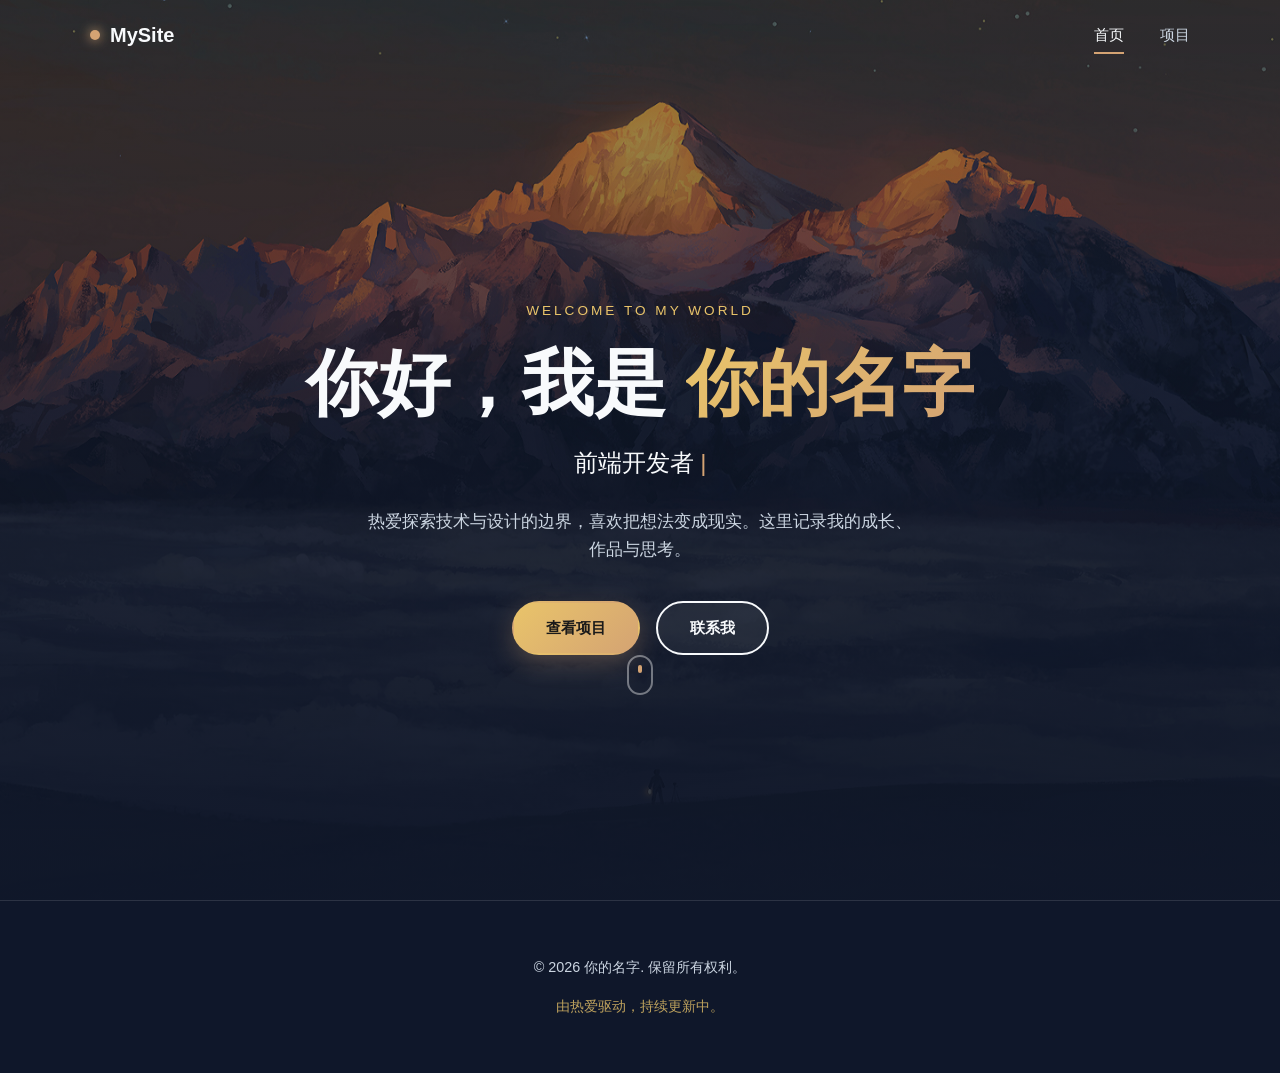
==== my-site/index.html @ 6fd75d93 "初始化个人网站项目" ====
<!DOCTYPE html>
<html lang="zh-CN">
<head>
  <meta charset="UTF-8">
  <meta name="viewport" content="width=device-width, initial-scale=1.0">
  <title>个人主页 | 你的名字</title>
  <link rel="stylesheet" href="./css/style.css">
</head>
<body>
  <!-- 顶部导航 -->
  <header class="header" id="header">
    <div class="container nav-container">
      <a href="#" class="logo">
        <span class="logo-mark"></span>
        <span class="logo-text">MySite</span>
      </a>
      <nav class="nav-menu" id="navMenu">
        <a href="./index.html" class="nav-link active">首页</a>
        <a href="./projects.html" class="nav-link">项目</a>
      </nav>
      <button class="menu-toggle" id="menuToggle" aria-label="切换菜单">
        <span></span>
        <span></span>
        <span></span>
      </button>
    </div>
  </header>

  <!-- 主页英雄区 -->
  <section class="hero" id="home">
    <div class="hero-bg">
      <div class="hero-overlay"></div>
    </div>
    <div class="container hero-content">
      <p class="hero-tag">Welcome to my world</p>
      <h1 class="hero-title">
        你好，我是 <span class="name-highlight">你的名字</span>
      </h1>
      <p class="hero-subtitle">
        <span class="typing-text" id="typingText"></span>
        <span class="typing-cursor">|</span>
      </p>
      <p class="hero-desc">
        热爱探索技术与设计的边界，喜欢把想法变成现实。这里记录我的成长、作品与思考。
      </p>
      <div class="hero-actions">
        <a href="./projects.html" class="btn btn-primary">查看项目</a>
        <a href="mailto:hello@example.com" class="btn btn-outline">联系我</a>
      </div>
      <a href="./projects.html" class="scroll-down" aria-label="向下滚动">
        <span class="scroll-mouse"></span>
      </a>
    </div>
  </section>

  <!-- 页脚 -->
  <footer class="footer">
    <div class="container">
      <p>© 2026 你的名字. 保留所有权利。</p>
      <p class="footer-hint">由热爱驱动，持续更新中。</p>
    </div>
  </footer>

  <script src="./js/main.js"></script>
</body>
</html>
---- my-site/css/style.css ----
/* CSS 变量 */
:root {
  --primary: #d4a373;
  --primary-light: #e9c46a;
  --primary-dark: #bc8a5f;
  --bg-dark: #0f172a;
  --bg-card: rgba(255, 255, 255, 0.06);
  --text-main: #f8fafc;
  --text-muted: #cbd5e1;
  --border: rgba(255, 255, 255, 0.12);
  --radius: 16px;
  --shadow: 0 25px 50px -12px rgba(0, 0, 0, 0.35);
  --transition: 0.4s cubic-bezier(0.4, 0, 0.2, 1);
}

*, *::before, *::after {
  box-sizing: border-box;
}

html {
  scroll-behavior: smooth;
}

body {
  margin: 0;
  padding: 0;
  font-family: -apple-system, BlinkMacSystemFont, "Segoe UI", Roboto, "Helvetica Neue", Arial, "Noto Sans", "PingFang SC", "Microsoft YaHei", sans-serif;
  color: var(--text-main);
  background-color: var(--bg-dark);
  line-height: 1.7;
  overflow-x: hidden;
}

a {
  color: inherit;
  text-decoration: none;
}

button {
  font-family: inherit;
}

.container {
  width: 90%;
  max-width: 1100px;
  margin: 0 auto;
}

.header {
  position: fixed;
  top: 0;
  left: 0;
  right: 0;
  z-index: 100;
  padding: 18px 0;
  transition: var(--transition);
}

.header.scrolled {
  background: rgba(15, 23, 42, 0.85);
  backdrop-filter: blur(12px);
  box-shadow: 0 4px 20px rgba(0, 0, 0, 0.2);
  padding: 12px 0;
}

.nav-container {
  display: flex;
  justify-content: space-between;
  align-items: center;
}

.logo {
  display: flex;
  align-items: center;
  gap: 10px;
  font-weight: 700;
  font-size: 1.25rem;
}

.logo-mark {
  width: 10px;
  height: 10px;
  border-radius: 50%;
  background: var(--primary);
  box-shadow: 0 0 12px var(--primary);
}

.nav-menu {
  display: flex;
  gap: 36px;
}

.nav-link {
  position: relative;
  font-size: 0.95rem;
  color: var(--text-muted);
  transition: var(--transition);
}

.nav-link:hover,
.nav-link.active {
  color: var(--text-main);
}

.nav-link::after {
  content: "";
  position: absolute;
  left: 0;
  bottom: -6px;
  width: 0;
  height: 2px;
  background: var(--primary);
  transition: var(--transition);
}

.nav-link:hover::after,
.nav-link.active::after {
  width: 100%;
}

.menu-toggle {
  display: none;
  flex-direction: column;
  justify-content: center;
  gap: 6px;
  width: 40px;
  height: 40px;
  background: transparent;
  border: none;
  cursor: pointer;
  padding: 0;
}

.menu-toggle span {
  display: block;
  width: 24px;
  height: 2px;
  background: var(--text-main);
  border-radius: 2px;
  transition: var(--transition);
}

.menu-toggle.active span:nth-child(1) {
  transform: translateY(8px) rotate(45deg);
}

.menu-toggle.active span:nth-child(2) {
  opacity: 0;
}

.menu-toggle.active span:nth-child(3) {
  transform: translateY(-8px) rotate(-45deg);
}

.hero {
  position: relative;
  min-height: 100vh;
  display: flex;
  align-items: center;
  justify-content: center;
  overflow: hidden;
}

.hero-bg {
  position: absolute;
  inset: 0;
  background: url("../img/hero-bg.png") center center / cover no-repeat fixed;
  z-index: -2;
}

.hero-overlay {
  position: absolute;
  inset: 0;
  background: linear-gradient(
    180deg,
    rgba(15, 23, 42, 0.35) 0%,
    rgba(15, 23, 42, 0.6) 50%,
    rgba(15, 23, 42, 0.92) 100%
  );
  z-index: -1;
}

.hero-content {
  position: relative;
  text-align: center;
  padding: 120px 0 80px;
  z-index: 1;
}

.hero-tag {
  display: inline-block;
  font-size: 0.85rem;
  letter-spacing: 3px;
  text-transform: uppercase;
  color: var(--primary-light);
  margin-bottom: 20px;
  opacity: 0;
  animation: fadeInDown 0.8s ease forwards 0.2s;
}

.hero-title {
  font-size: clamp(2.5rem, 6vw, 4.5rem);
  font-weight: 800;
  line-height: 1.15;
  margin: 0 0 18px;
  opacity: 0;
  animation: fadeInUp 0.8s ease forwards 0.4s;
}

.name-highlight {
  background: linear-gradient(135deg, var(--primary-light), var(--primary));
  -webkit-background-clip: text;
  -webkit-text-fill-color: transparent;
  background-clip: text;
}

.hero-subtitle {
  font-size: clamp(1.1rem, 2.5vw, 1.5rem);
  color: var(--text-muted);
  margin: 0 0 24px;
  min-height: 2.5rem;
  opacity: 0;
  animation: fadeInUp 0.8s ease forwards 0.6s;
}

.typing-text {
  color: var(--text-main);
}

.typing-cursor {
  color: var(--primary);
  animation: blink 1s step-end infinite;
}

.hero-desc {
  max-width: 560px;
  margin: 0 auto 36px;
  color: var(--text-muted);
  font-size: 1.05rem;
  opacity: 0;
  animation: fadeInUp 0.8s ease forwards 0.8s;
}

.hero-actions {
  display: flex;
  gap: 16px;
  justify-content: center;
  flex-wrap: wrap;
  opacity: 0;
  animation: fadeInUp 0.8s ease forwards 1s;
}

.btn {
  display: inline-flex;
  align-items: center;
  justify-content: center;
  padding: 12px 32px;
  border-radius: 50px;
  font-weight: 600;
  font-size: 0.95rem;
  transition: var(--transition);
  border: 2px solid transparent;
}

.btn-primary {
  background: linear-gradient(135deg, var(--primary-light), var(--primary));
  color: #1a1a1a;
  box-shadow: 0 8px 24px rgba(212, 163, 115, 0.3);
}

.btn-primary:hover {
  transform: translateY(-3px);
  box-shadow: 0 12px 32px rgba(212, 163, 115, 0.4);
}

.btn-outline {
  border-color: var(--text-main);
  color: var(--text-main);
  background: rgba(255, 255, 255, 0.05);
}

.btn-outline:hover {
  background: var(--text-main);
  color: var(--bg-dark);
  transform: translateY(-3px);
}

.scroll-down {
  position: absolute;
  left: 50%;
  bottom: 40px;
  transform: translateX(-50%);
  width: 26px;
  height: 40px;
  border: 2px solid rgba(255, 255, 255, 0.4);
  border-radius: 20px;
  display: flex;
  justify-content: center;
  padding-top: 8px;
  opacity: 0;
  animation: fadeIn 1s ease forwards 1.4s;
}

.scroll-mouse {
  width: 4px;
  height: 8px;
  background: var(--primary);
  border-radius: 2px;
  animation: scrollWheel 1.8s ease-in-out infinite;
}

.section {
  padding: 110px 0;
  position: relative;
}

.section-header {
  text-align: center;
  margin-bottom: 60px;
}

.section-tag {
  display: inline-block;
  font-size: 0.8rem;
  letter-spacing: 3px;
  text-transform: uppercase;
  color: var(--primary);
  margin-bottom: 12px;
}

.section-title {
  font-size: clamp(1.8rem, 4vw, 2.5rem);
  font-weight: 700;
  margin: 0 0 14px;
}

.section-desc {
  color: var(--text-muted);
  max-width: 500px;
  margin: 0 auto;
}

.footer {
  padding: 40px 0;
  text-align: center;
  border-top: 1px solid var(--border);
  color: var(--text-muted);
  font-size: 0.9rem;
}

.footer-hint {
  margin-top: 8px;
  color: var(--primary-light);
  opacity: 0.8;
}

.reveal {
  opacity: 0;
  transform: translateY(40px);
  transition: opacity 0.8s ease, transform 0.8s ease;
}

.reveal.active {
  opacity: 1;
  transform: translateY(0);
}

/* 项目页 */
.page-hero {
  position: relative;
  min-height: 60vh;
  display: flex;
  align-items: center;
  justify-content: center;
  overflow: hidden;
}

.page-hero .hero-content {
  padding: 140px 0 60px;
}

.projects-grid {
  display: grid;
  grid-template-columns: repeat(auto-fit, minmax(300px, 1fr));
  gap: 28px;
}

.project-card {
  background: var(--bg-card);
  border: 1px solid var(--border);
  border-radius: var(--radius);
  overflow: hidden;
  transition: var(--transition);
  backdrop-filter: blur(8px);
  display: flex;
  flex-direction: column;
}

.project-card:hover {
  transform: translateY(-8px);
  border-color: var(--primary);
  box-shadow: var(--shadow);
}

.project-thumb {
  height: 180px;
  background: linear-gradient(135deg, rgba(212, 163, 115, 0.2), rgba(233, 196, 106, 0.1));
  display: flex;
  align-items: center;
  justify-content: center;
}

.project-placeholder {
  font-size: 3.5rem;
  opacity: 0.8;
}

.project-body {
  padding: 28px;
  display: flex;
  flex-direction: column;
  flex: 1;
}

.project-title {
  font-size: 1.25rem;
  margin: 0 0 12px;
}

.project-desc {
  color: var(--text-muted);
  font-size: 0.95rem;
  margin: 0 0 18px;
  flex: 1;
}

.project-tags {
  display: flex;
  flex-wrap: wrap;
  gap: 8px;
  margin-bottom: 18px;
}

.project-tags span {
  padding: 4px 12px;
  border-radius: 20px;
  font-size: 0.8rem;
  color: var(--primary-light);
  background: rgba(233, 196, 106, 0.12);
  border: 1px solid rgba(233, 196, 106, 0.2);
}

.project-link {
  font-weight: 600;
  color: var(--primary);
  transition: var(--transition);
}

.project-link:hover {
  color: var(--primary-light);
}

@keyframes fadeInUp {
  from {
    opacity: 0;
    transform: translateY(30px);
  }
  to {
    opacity: 1;
    transform: translateY(0);
  }
}

@keyframes fadeInDown {
  from {
    opacity: 0;
    transform: translateY(-20px);
  }
  to {
    opacity: 1;
    transform: translateY(0);
  }
}

@keyframes fadeIn {
  from { opacity: 0; }
  to { opacity: 1; }
}

@keyframes blink {
  50% { opacity: 0; }
}

@keyframes scrollWheel {
  0%, 100% { transform: translateY(0); opacity: 1; }
  50% { transform: translateY(8px); opacity: 0.4; }
}

@media (max-width: 768px) {
  .nav-menu {
    position: fixed;
    top: 60px;
    left: 0;
    right: 0;
    flex-direction: column;
    align-items: center;
    gap: 24px;
    background: rgba(15, 23, 42, 0.96);
    backdrop-filter: blur(16px);
    padding: 36px 0;
    transform: translateY(-150%);
    opacity: 0;
    transition: var(--transition);
    pointer-events: none;
  }

  .nav-menu.active {
    transform: translateY(0);
    opacity: 1;
    pointer-events: all;
  }

  .menu-toggle {
    display: flex;
  }

  .hero-content {
    padding: 100px 0 60px;
  }

  .section {
    padding: 80px 0;
  }

  .projects-grid {
    grid-template-columns: 1fr;
  }
}

@media (prefers-reduced-motion: reduce) {
  * {
    animation-duration: 0.01ms !important;
    animation-iteration-count: 1 !important;
    transition-duration: 0.01ms !important;
  }
  html {
    scroll-behavior: auto;
  }
}
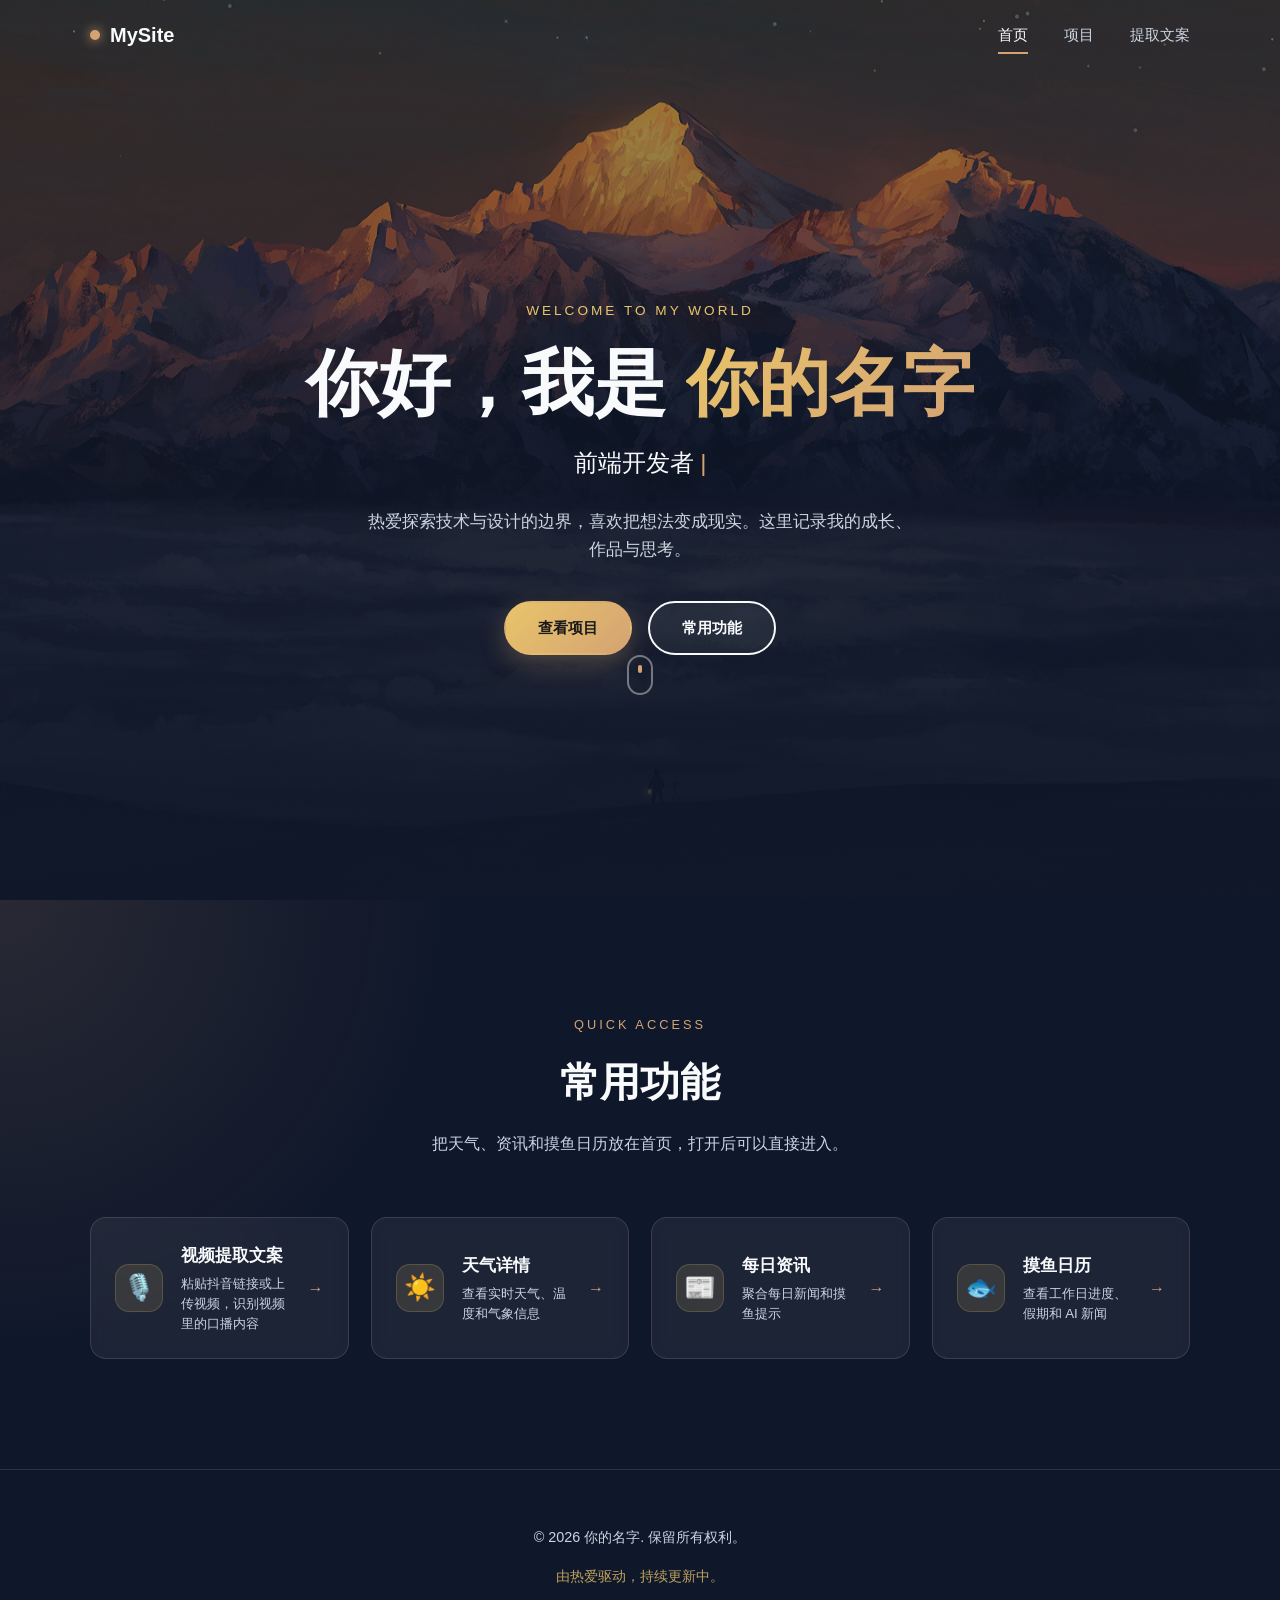
==== commit 67147f7c: "Add video transcription web tool" ====
--- a/my-site/index.html
+++ b/my-site/index.html
@@ -10,13 +10,14 @@
   <!-- 顶部导航 -->
   <header class="header" id="header">
     <div class="container nav-container">
-      <a href="#" class="logo">
+      <a href="./index.html" class="logo">
         <span class="logo-mark"></span>
         <span class="logo-text">MySite</span>
       </a>
       <nav class="nav-menu" id="navMenu">
         <a href="./index.html" class="nav-link active">首页</a>
         <a href="./projects.html" class="nav-link">项目</a>
+        <a href="./transcriber.html" class="nav-link">提取文案</a>
       </nav>
       <button class="menu-toggle" id="menuToggle" aria-label="切换菜单">
         <span></span>
@@ -45,11 +46,59 @@
       </p>
       <div class="hero-actions">
         <a href="./projects.html" class="btn btn-primary">查看项目</a>
-        <a href="mailto:hello@example.com" class="btn btn-outline">联系我</a>
+        <a href="#features" class="btn btn-outline">常用功能</a>
       </div>
-      <a href="./projects.html" class="scroll-down" aria-label="向下滚动">
+      <a href="#features" class="scroll-down" aria-label="向下滚动">
         <span class="scroll-mouse"></span>
       </a>
+    </div>
+  </section>
+
+  <section class="section feature-section" id="features">
+    <div class="container">
+      <div class="section-header reveal">
+        <span class="section-tag">Quick Access</span>
+        <h2 class="section-title">常用功能</h2>
+        <p class="section-desc">把天气、资讯和摸鱼日历放在首页，打开后可以直接进入。</p>
+      </div>
+
+      <div class="feature-grid">
+        <a href="./transcriber.html" class="feature-card reveal">
+          <span class="feature-icon">🎙️</span>
+          <span class="feature-content">
+            <strong>视频提取文案</strong>
+            <small>粘贴抖音链接或上传视频，识别视频里的口播内容</small>
+          </span>
+          <span class="feature-arrow">→</span>
+        </a>
+
+        <a href="./weather.html" class="feature-card reveal">
+          <span class="feature-icon">☀️</span>
+          <span class="feature-content">
+            <strong>天气详情</strong>
+            <small>查看实时天气、温度和气象信息</small>
+          </span>
+          <span class="feature-arrow">→</span>
+        </a>
+
+        <a href="./news.html" class="feature-card reveal">
+          <span class="feature-icon">📰</span>
+          <span class="feature-content">
+            <strong>每日资讯</strong>
+            <small>聚合每日新闻和摸鱼提示</small>
+          </span>
+          <span class="feature-arrow">→</span>
+        </a>
+
+        <a href="./moyu.html" class="feature-card reveal">
+          <span class="feature-icon">🐟</span>
+          <span class="feature-content">
+            <strong>摸鱼日历</strong>
+            <small>查看工作日进度、假期和 AI 新闻</small>
+          </span>
+          <span class="feature-arrow">→</span>
+        </a>
+      </div>
     </div>
   </section>
 
--- a/my-site/css/style.css
+++ b/my-site/css/style.css
@@ -340,6 +340,80 @@
   margin: 0 auto;
 }
 
+.feature-section {
+  background:
+    radial-gradient(circle at top left, rgba(212, 163, 115, 0.13), transparent 32%),
+    linear-gradient(180deg, rgba(15, 23, 42, 0.96), var(--bg-dark));
+}
+
+.feature-grid {
+  display: grid;
+  grid-template-columns: repeat(4, minmax(0, 1fr));
+  gap: 22px;
+}
+
+.feature-card {
+  min-height: 132px;
+  display: grid;
+  grid-template-columns: auto 1fr auto;
+  align-items: center;
+  gap: 18px;
+  padding: 24px;
+  color: var(--text-main);
+  background: var(--bg-card);
+  border: 1px solid var(--border);
+  border-radius: var(--radius);
+  backdrop-filter: blur(8px);
+  transition: var(--transition);
+}
+
+.feature-card:hover,
+.feature-card:focus-visible {
+  transform: translateY(-6px);
+  border-color: var(--primary);
+  box-shadow: var(--shadow);
+  outline: none;
+}
+
+.feature-icon {
+  width: 48px;
+  height: 48px;
+  display: inline-flex;
+  align-items: center;
+  justify-content: center;
+  font-size: 1.6rem;
+  background: rgba(233, 196, 106, 0.12);
+  border: 1px solid rgba(233, 196, 106, 0.2);
+  border-radius: 14px;
+}
+
+.feature-content {
+  min-width: 0;
+  display: grid;
+  gap: 4px;
+}
+
+.feature-content strong {
+  font-size: 1.05rem;
+}
+
+.feature-content small {
+  color: var(--text-muted);
+  line-height: 1.5;
+}
+
+.feature-arrow {
+  color: var(--primary);
+  font-weight: 700;
+  transition: var(--transition);
+}
+
+.feature-card:hover .feature-arrow,
+.feature-card:focus-visible .feature-arrow {
+  transform: translateX(4px);
+  color: var(--primary-light);
+}
+
 .footer {
   padding: 40px 0;
   text-align: center;
@@ -396,10 +470,20 @@
   flex-direction: column;
 }
 
+.clickable-card {
+  cursor: pointer;
+}
+
 .project-card:hover {
   transform: translateY(-8px);
   border-color: var(--primary);
   box-shadow: var(--shadow);
+}
+
+.project-card:focus-visible {
+  border-color: var(--primary);
+  box-shadow: var(--shadow);
+  outline: none;
 }
 
 .project-thumb {
@@ -458,6 +542,261 @@
 
 .project-link:hover {
   color: var(--primary-light);
+}
+
+/* 视频提取文案 */
+.transcriber-hero {
+  min-height: 52vh;
+}
+
+.transcriber-section {
+  background:
+    radial-gradient(circle at 20% 0%, rgba(212, 163, 115, 0.16), transparent 28%),
+    radial-gradient(circle at 80% 20%, rgba(96, 165, 250, 0.1), transparent 30%),
+    var(--bg-dark);
+}
+
+.transcriber-layout {
+  display: grid;
+  grid-template-columns: minmax(320px, 0.92fr) minmax(420px, 1.08fr);
+  gap: 28px;
+  align-items: start;
+}
+
+.tool-panel,
+.result-panel {
+  background: var(--bg-card);
+  border: 1px solid var(--border);
+  border-radius: 24px;
+  box-shadow: var(--shadow);
+  backdrop-filter: blur(10px);
+}
+
+.tool-panel {
+  padding: 28px;
+}
+
+.result-panel {
+  padding: 22px;
+}
+
+.tool-panel-header {
+  display: grid;
+  grid-template-columns: auto 1fr;
+  gap: 16px;
+  align-items: start;
+  margin-bottom: 24px;
+}
+
+.tool-panel-header h2,
+.block-title h3 {
+  margin: 0;
+}
+
+.tool-panel-header p {
+  margin: 6px 0 0;
+  color: var(--text-muted);
+  font-size: 0.92rem;
+}
+
+code {
+  padding: 2px 6px;
+  border-radius: 8px;
+  color: var(--primary-light);
+  background: rgba(255, 255, 255, 0.08);
+}
+
+.transcriber-form {
+  display: grid;
+  gap: 18px;
+}
+
+.mode-tabs {
+  display: grid;
+  grid-template-columns: repeat(2, 1fr);
+  gap: 10px;
+  padding: 6px;
+  border: 1px solid var(--border);
+  border-radius: 999px;
+  background: rgba(255, 255, 255, 0.05);
+}
+
+.mode-tab {
+  border: 0;
+  border-radius: 999px;
+  padding: 10px 14px;
+  cursor: pointer;
+  color: var(--text-muted);
+  background: transparent;
+  transition: var(--transition);
+}
+
+.mode-tab.active {
+  color: #1a1a1a;
+  background: linear-gradient(135deg, var(--primary-light), var(--primary));
+  font-weight: 700;
+}
+
+.form-field {
+  display: grid;
+  gap: 8px;
+  color: var(--text-main);
+}
+
+.form-field span,
+.check-option {
+  font-weight: 650;
+}
+
+.form-field textarea,
+.form-field input,
+.form-field select,
+.result-block textarea {
+  width: 100%;
+  border: 1px solid var(--border);
+  border-radius: 16px;
+  padding: 13px 14px;
+  color: var(--text-main);
+  background: rgba(15, 23, 42, 0.74);
+  outline: none;
+  transition: var(--transition);
+}
+
+.form-field textarea:focus,
+.form-field input:focus,
+.form-field select:focus,
+.result-block textarea:focus {
+  border-color: var(--primary);
+  box-shadow: 0 0 0 4px rgba(212, 163, 115, 0.12);
+}
+
+.form-field small {
+  color: var(--text-muted);
+}
+
+.is-hidden {
+  display: none !important;
+}
+
+.option-grid {
+  display: grid;
+  gap: 14px;
+}
+
+.check-option {
+  display: flex;
+  align-items: center;
+  gap: 10px;
+  padding: 14px;
+  border: 1px solid var(--border);
+  border-radius: 16px;
+  color: var(--text-muted);
+  background: rgba(255, 255, 255, 0.04);
+}
+
+.check-option input {
+  width: 18px;
+  height: 18px;
+  accent-color: var(--primary);
+}
+
+.form-actions {
+  display: flex;
+  gap: 12px;
+  flex-wrap: wrap;
+}
+
+.btn:disabled {
+  opacity: 0.55;
+  cursor: not-allowed;
+  transform: none;
+}
+
+.status-card {
+  display: grid;
+  grid-template-columns: auto 1fr;
+  gap: 14px;
+  align-items: center;
+  padding: 18px;
+  border: 1px solid var(--border);
+  border-radius: 18px;
+  background: rgba(255, 255, 255, 0.05);
+  margin-bottom: 18px;
+}
+
+.status-card p {
+  margin: 4px 0 0;
+  color: var(--text-muted);
+  font-size: 0.92rem;
+}
+
+.status-dot {
+  width: 14px;
+  height: 14px;
+  border-radius: 50%;
+  background: var(--text-muted);
+  box-shadow: 0 0 18px currentColor;
+}
+
+.status-dot[data-status="queued"],
+.status-dot[data-status="running"] {
+  color: var(--primary-light);
+  background: var(--primary-light);
+  animation: pulse 1.2s ease-in-out infinite;
+}
+
+.status-dot[data-status="completed"] {
+  color: #22c55e;
+  background: #22c55e;
+}
+
+.status-dot[data-status="failed"] {
+  color: #ef4444;
+  background: #ef4444;
+}
+
+.result-block,
+.log-block {
+  display: grid;
+  gap: 12px;
+  margin-top: 18px;
+}
+
+.block-title {
+  display: flex;
+  justify-content: space-between;
+  gap: 16px;
+  align-items: center;
+}
+
+.block-title span {
+  color: var(--text-muted);
+  font-size: 0.88rem;
+}
+
+.result-block textarea {
+  min-height: 260px;
+  resize: vertical;
+  line-height: 1.8;
+}
+
+.log-block pre {
+  min-height: 180px;
+  max-height: 320px;
+  overflow: auto;
+  margin: 0;
+  padding: 16px;
+  border: 1px solid var(--border);
+  border-radius: 16px;
+  color: #dbeafe;
+  background: rgba(2, 6, 23, 0.72);
+  white-space: pre-wrap;
+  font-size: 0.86rem;
+}
+
+@keyframes pulse {
+  0%, 100% { opacity: 1; transform: scale(1); }
+  50% { opacity: 0.55; transform: scale(0.82); }
 }
 
 @keyframes fadeInUp {
@@ -535,6 +874,19 @@
   .projects-grid {
     grid-template-columns: 1fr;
   }
+
+  .feature-grid {
+    grid-template-columns: 1fr;
+  }
+
+  .transcriber-layout {
+    grid-template-columns: 1fr;
+  }
+
+  .feature-card {
+    min-height: 112px;
+    padding: 20px;
+  }
 }
 
 @media (prefers-reduced-motion: reduce) {
